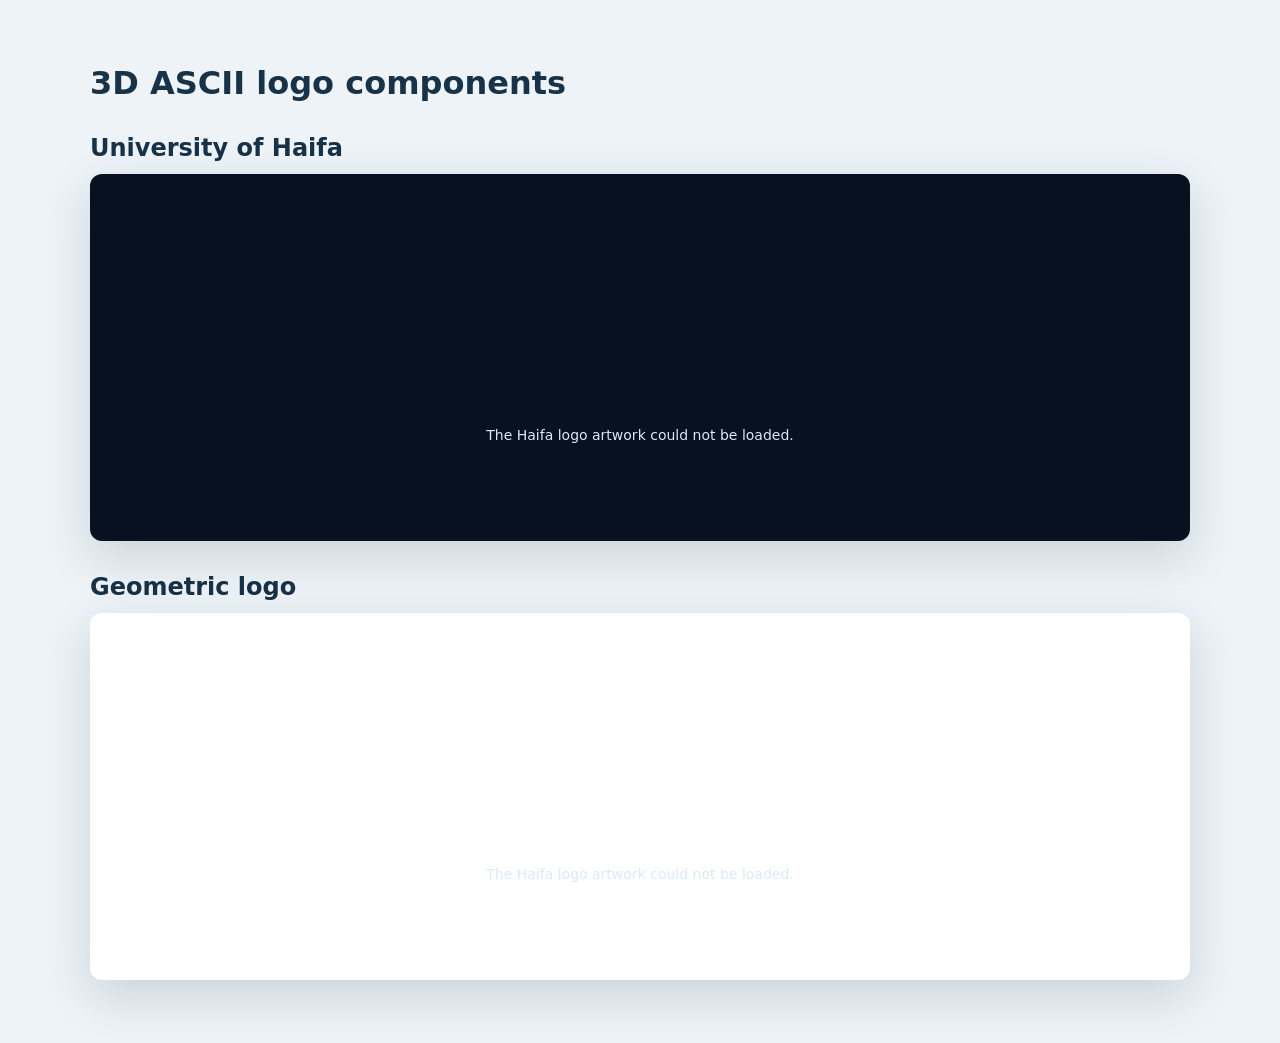
==== index.html @ e23a8488 "Slow logo spin speed" ====
<!doctype html>
<html lang="en">
  <head>
    <meta charset="UTF-8" />
    <meta name="viewport" content="width=device-width, initial-scale=1" />
    <title>3D ASCII Logo Components</title>
    <style>
      * { box-sizing: border-box; }
      body {
        margin: 0;
        padding: clamp(1rem, 5vw, 4rem);
        background: #edf3f7;
        color: #183247;
        font-family: system-ui, sans-serif;
      }
      main { width: min(1100px, 100%); margin: auto; }
      h1 { margin: 0 0 2rem; }
      h2 { margin: 2rem 0 0.75rem; }
      haifa-logo-ascii { box-shadow: 0 1rem 3rem rgb(24 50 71 / 16%); }
      .white { --haifa-ascii-background: #fff; }
    </style>
    <script type="module" src="./haifa-logo-ascii.js?v=25"></script>
  </head>
  <body>
    <main>
      <h1>3D ASCII logo components</h1>

      <h2>University of Haifa</h2>
      <haifa-logo-ascii
        label="Animated 3D ASCII art of the University of Haifa logo"
        motion="always"
      ></haifa-logo-ascii>

      <h2>Geometric logo</h2>
      <haifa-logo-ascii
        class="white"
        src="./second-logo-points.json?v=25"
        label="Animated 3D ASCII art of the blue geometric logo"
        motion="always"
      ></haifa-logo-ascii>
    </main>
  </body>
</html>
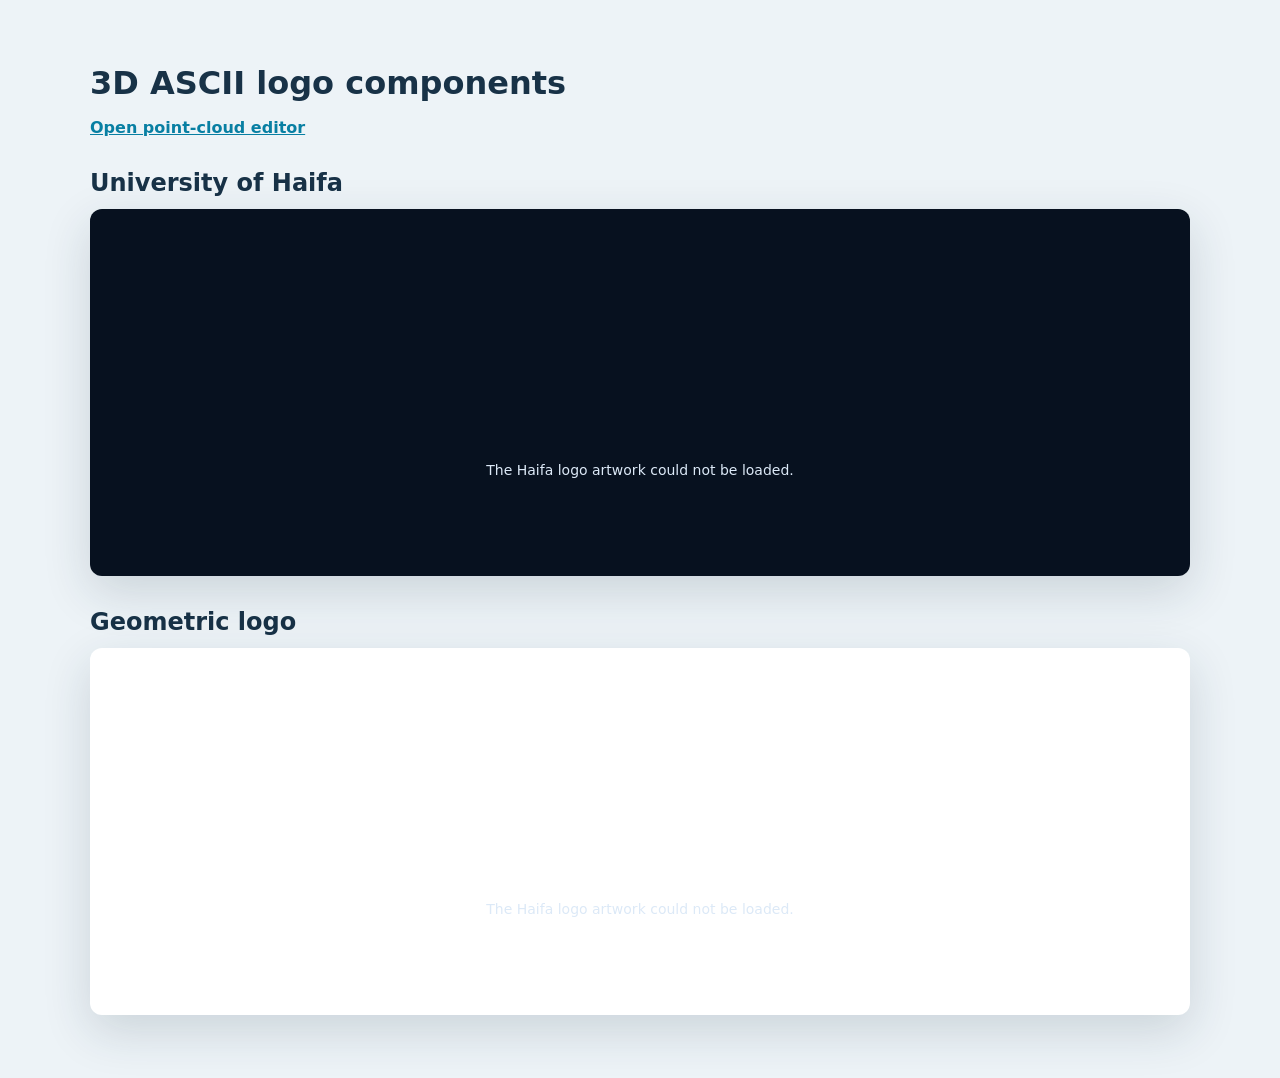
==== commit ecef30d7: "Revert "Center projected logo previews" This reverts commit cbf8aa811eda16e118314175409141185b0e5cb0" ====
--- a/index.html
+++ b/index.html
@@ -16,6 +16,8 @@
       main { width: min(1100px, 100%); margin: auto; }
       h1 { margin: 0 0 2rem; }
       h2 { margin: 2rem 0 0.75rem; }
+      .tools { margin: -1rem 0 2rem; }
+      .tools a { color: #087fa3; font-weight: 700; }
       haifa-logo-ascii { box-shadow: 0 1rem 3rem rgb(24 50 71 / 16%); }
       .white { --haifa-ascii-background: #fff; }
     </style>
@@ -24,6 +26,7 @@
   <body>
     <main>
       <h1>3D ASCII logo components</h1>
+      <p class="tools"><a href="./point-cloud-editor.html">Open point-cloud editor</a></p>
 
       <h2>University of Haifa</h2>
       <haifa-logo-ascii
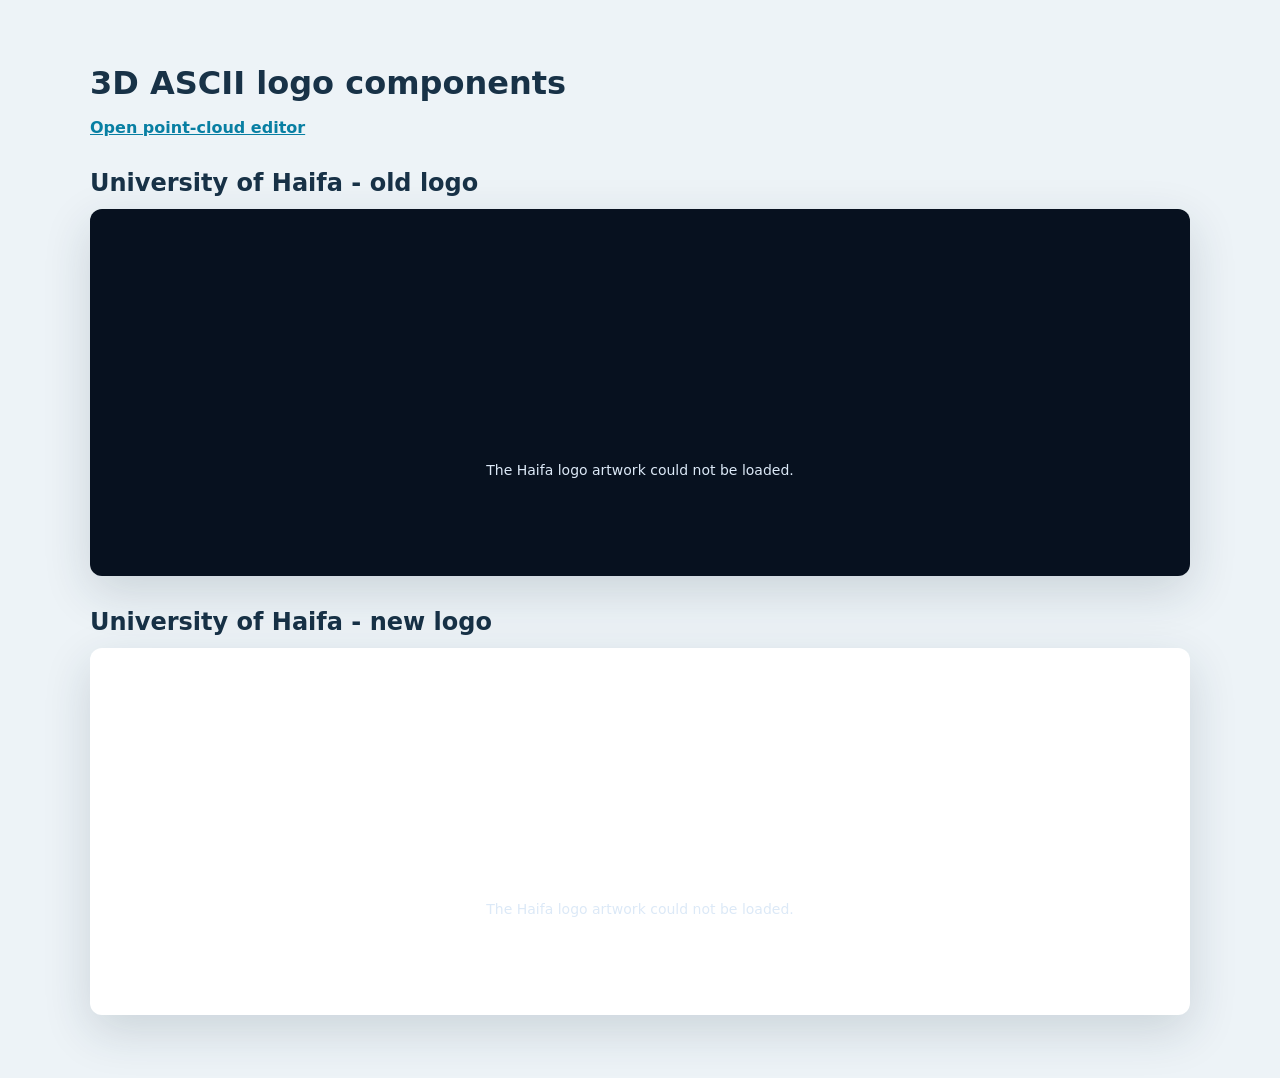
==== commit 48be528a: "Update README and logo labels" ====
--- a/index.html
+++ b/index.html
@@ -28,17 +28,17 @@
       <h1>3D ASCII logo components</h1>
       <p class="tools"><a href="./point-cloud-editor.html">Open point-cloud editor</a></p>
 
-      <h2>University of Haifa</h2>
+      <h2>University of Haifa - old logo</h2>
       <haifa-logo-ascii
-        label="Animated 3D ASCII art of the University of Haifa logo"
+        label="Animated 3D ASCII art of the University of Haifa old logo"
         motion="always"
       ></haifa-logo-ascii>
 
-      <h2>Geometric logo</h2>
+      <h2>University of Haifa - new logo</h2>
       <haifa-logo-ascii
         class="white"
         src="./second-logo-points.json?v=25"
-        label="Animated 3D ASCII art of the blue geometric logo"
+        label="Animated 3D ASCII art of the University of Haifa new logo"
         motion="always"
       ></haifa-logo-ascii>
     </main>
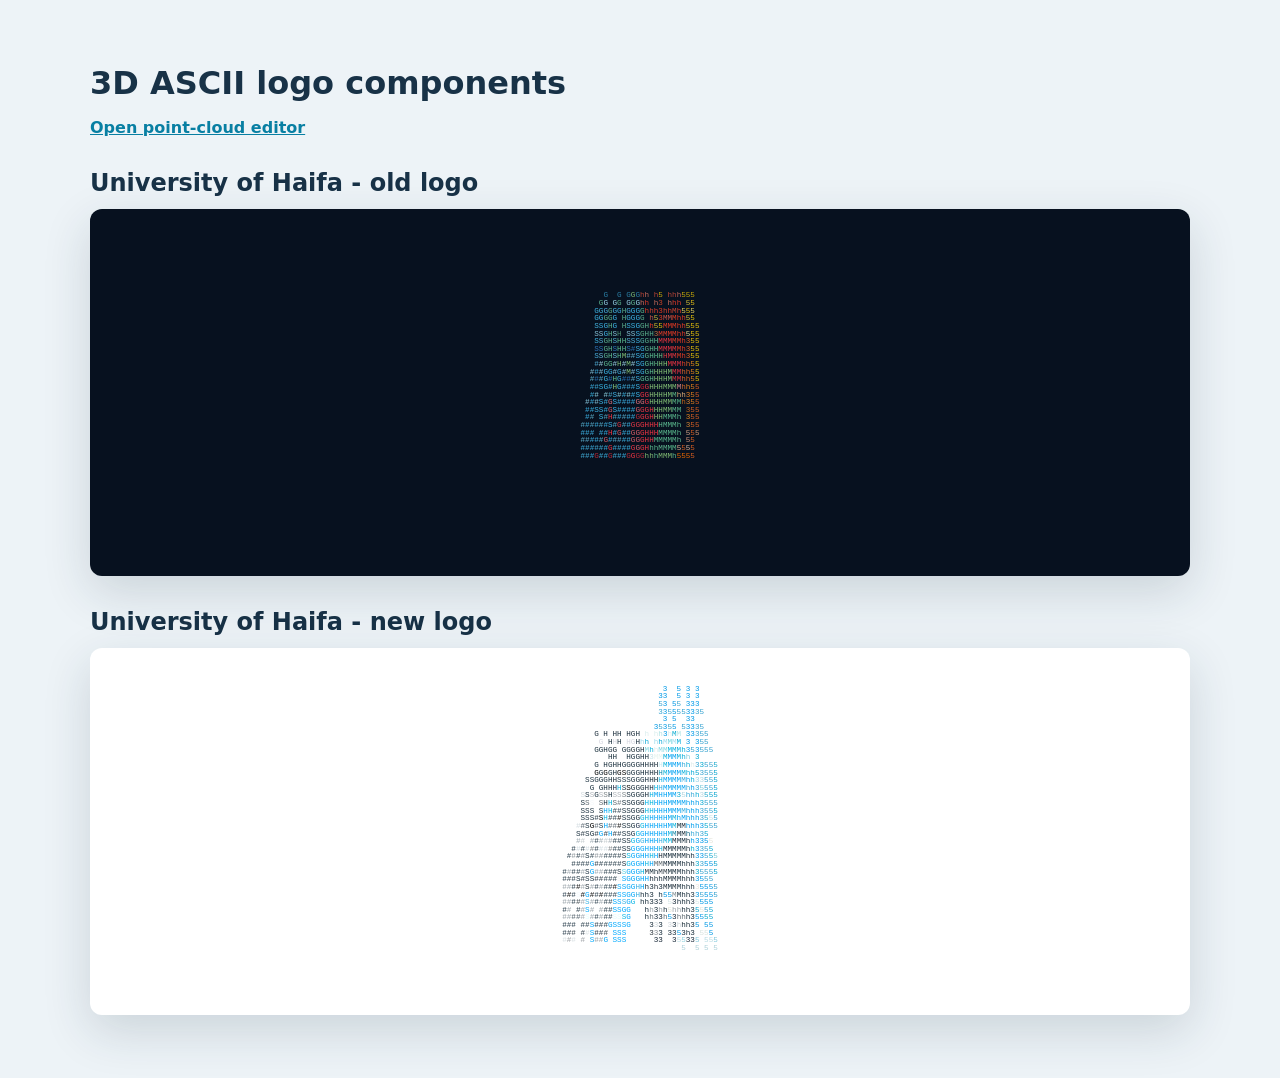
==== commit a1572d30: "Organize project files" ====
--- a/index.html
+++ b/index.html
@@ -21,7 +21,7 @@
       haifa-logo-ascii { box-shadow: 0 1rem 3rem rgb(24 50 71 / 16%); }
       .white { --haifa-ascii-background: #fff; }
     </style>
-    <script type="module" src="./haifa-logo-ascii.js?v=25"></script>
+    <script type="module" src="./src/haifa-logo-ascii.js?v=26"></script>
   </head>
   <body>
     <main>
@@ -37,7 +37,7 @@
       <h2>University of Haifa - new logo</h2>
       <haifa-logo-ascii
         class="white"
-        src="./second-logo-points.json?v=25"
+        src="./data/second-logo-points.json?v=26"
         label="Animated 3D ASCII art of the University of Haifa new logo"
         motion="always"
       ></haifa-logo-ascii>
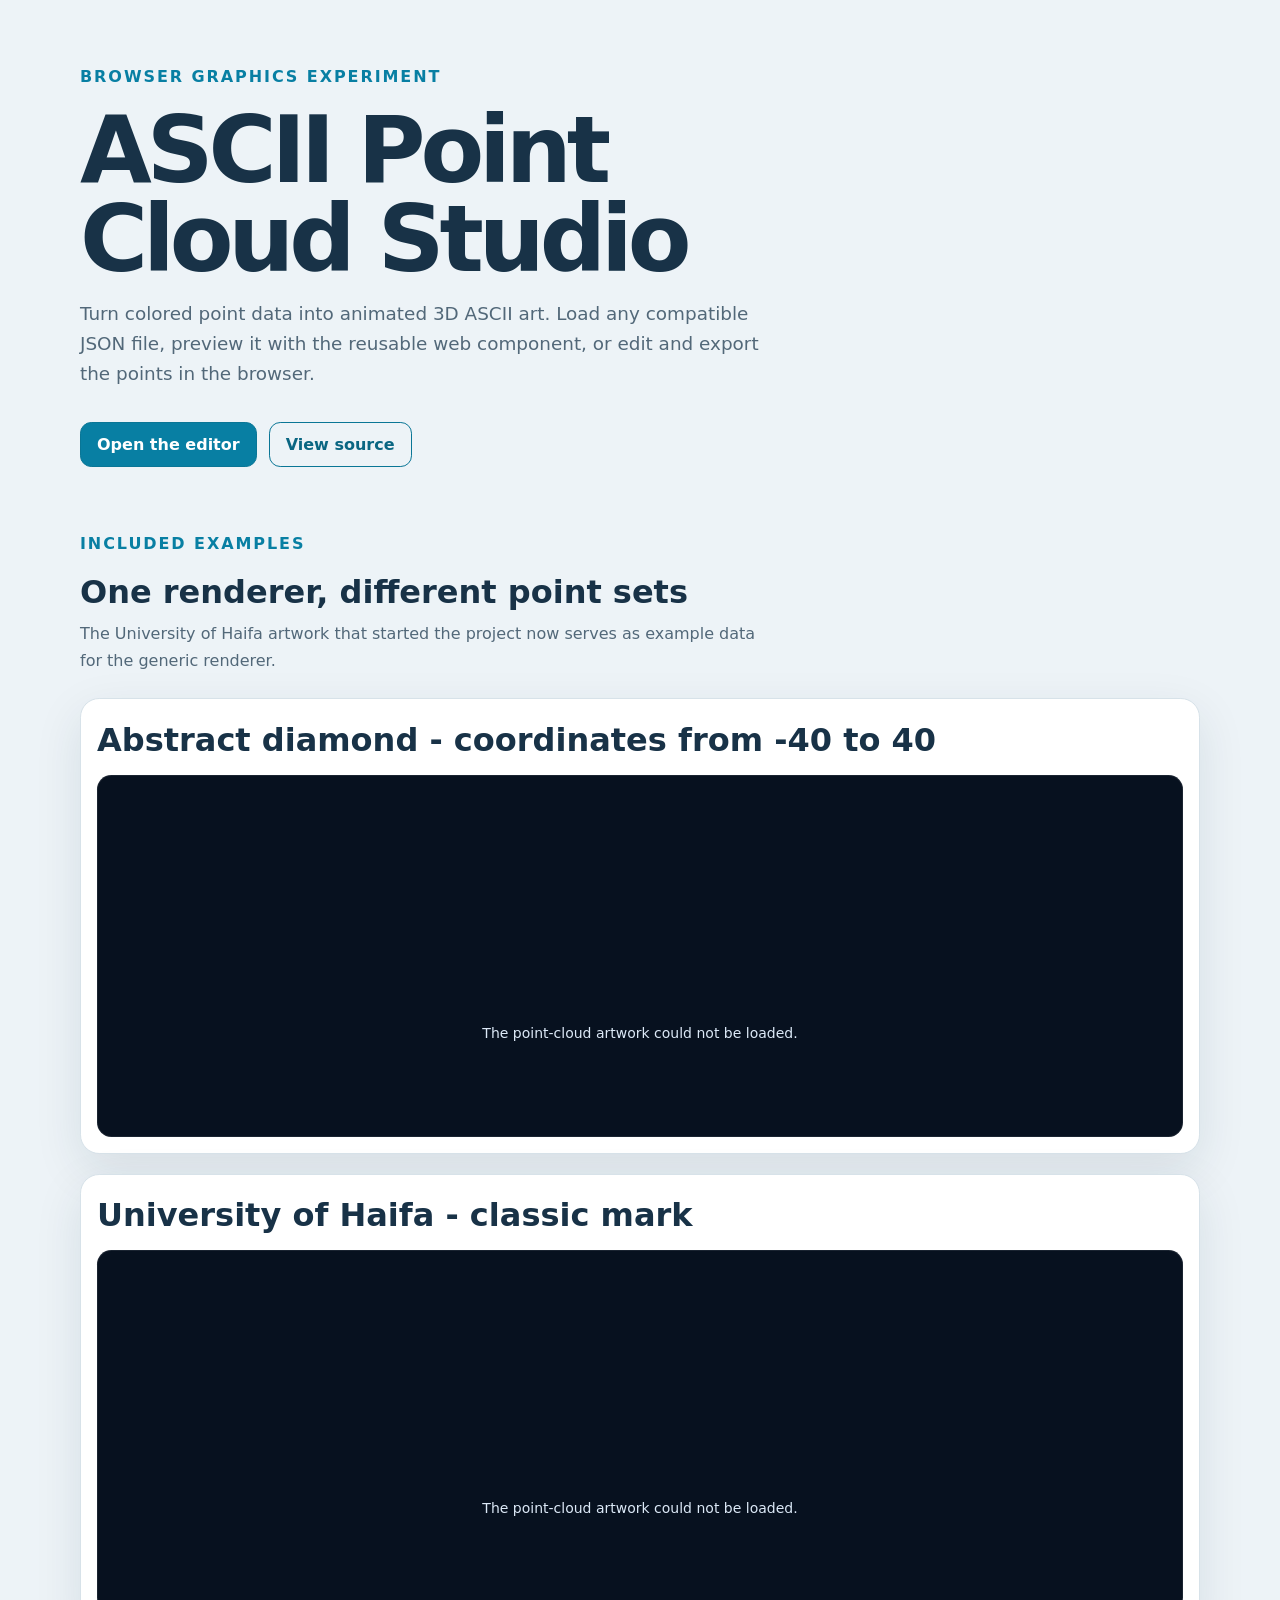
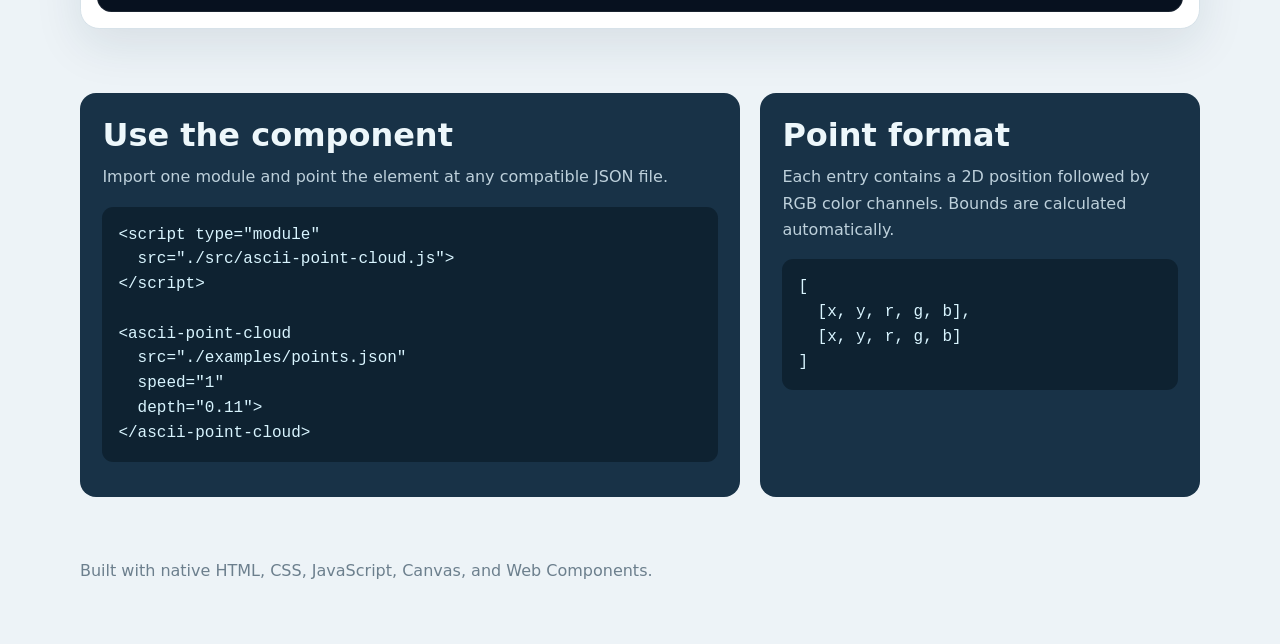
==== commit f7e58b5e: "Restore connected shallow logo depth" ====
--- a/index.html
+++ b/index.html
@@ -3,44 +3,115 @@
   <head>
     <meta charset="UTF-8" />
     <meta name="viewport" content="width=device-width, initial-scale=1" />
-    <title>3D ASCII Logo Components</title>
+    <meta name="description" content="Render and edit colored point-cloud data as animated 3D ASCII art in the browser." />
+    <title>ASCII Point Cloud Studio</title>
     <style>
+      :root {
+        color-scheme: light;
+        font-family: Inter, ui-sans-serif, system-ui, sans-serif;
+        color: #183247;
+        background: #edf3f7;
+      }
       * { box-sizing: border-box; }
-      body {
-        margin: 0;
-        padding: clamp(1rem, 5vw, 4rem);
-        background: #edf3f7;
-        color: #183247;
-        font-family: system-ui, sans-serif;
+      body { margin: 0; }
+      main { width: min(1120px, calc(100% - 2rem)); margin: auto; padding: 4rem 0; }
+      h1, h2, p { margin-top: 0; }
+      h1 { max-width: 760px; margin-bottom: 1rem; font-size: clamp(2.7rem, 8vw, 5.8rem); line-height: 0.95; letter-spacing: -0.055em; }
+      h2 { margin-bottom: 0.65rem; font-size: clamp(1.4rem, 3vw, 2rem); }
+      p { color: #526879; line-height: 1.65; }
+      a { color: inherit; }
+      .eyebrow { color: #087fa3; font-weight: 800; letter-spacing: 0.12em; text-transform: uppercase; }
+      .intro { max-width: 700px; font-size: 1.15rem; }
+      .actions { display: flex; flex-wrap: wrap; gap: 0.75rem; margin: 2rem 0 4rem; }
+      .button { display: inline-flex; min-height: 2.8rem; align-items: center; padding: 0 1rem; border: 1px solid #0a7696; border-radius: 0.7rem; color: #0a6682; font-weight: 750; text-decoration: none; }
+      .button.primary { background: #087fa3; color: #fff; }
+      .section-heading { max-width: 680px; margin-bottom: 1.5rem; }
+      .examples { display: grid; gap: 1.25rem; }
+      .card { padding: 1rem; border: 1px solid #d7e2e9; border-radius: 1.2rem; background: #fff; box-shadow: 0 1rem 3rem rgb(24 50 71 / 10%); }
+      .card h2 { margin: 0.35rem 0 1rem; }
+      ascii-point-cloud { box-shadow: inset 0 0 0 1px rgb(255 255 255 / 8%); }
+      .light-cloud {
+        --ascii-cloud-background: #fff;
+        --ascii-cloud-message: #183247;
+        box-shadow: inset 0 0 0 1px #d7e2e9;
       }
-      main { width: min(1100px, 100%); margin: auto; }
-      h1 { margin: 0 0 2rem; }
-      h2 { margin: 2rem 0 0.75rem; }
-      .tools { margin: -1rem 0 2rem; }
-      .tools a { color: #087fa3; font-weight: 700; }
-      haifa-logo-ascii { box-shadow: 0 1rem 3rem rgb(24 50 71 / 16%); }
-      .white { --haifa-ascii-background: #fff; }
+      .usage { display: grid; grid-template-columns: 1.2fr 0.8fr; gap: 1.25rem; margin-top: 4rem; }
+      .panel { padding: 1.4rem; border-radius: 1rem; background: #183247; color: #edf7fb; }
+      .panel p { color: #bdd0db; }
+      pre { overflow-x: auto; padding: 1rem; border-radius: 0.7rem; background: #0e2231; color: #d9f5ff; line-height: 1.55; }
+      code { font-family: ui-monospace, SFMono-Regular, Consolas, monospace; }
+      footer { margin-top: 4rem; color: #6c7f8d; }
+      @media (max-width: 760px) {
+        main { padding: 2.5rem 0; }
+        .usage { grid-template-columns: 1fr; }
+      }
     </style>
-    <script type="module" src="./src/haifa-logo-ascii.js?v=26"></script>
+    <script type="module" src="./src/ascii-point-cloud.js?v=3"></script>
   </head>
   <body>
     <main>
-      <h1>3D ASCII logo components</h1>
-      <p class="tools"><a href="./point-cloud-editor.html">Open point-cloud editor</a></p>
+      <p class="eyebrow">Browser graphics experiment</p>
+      <h1>ASCII Point Cloud Studio</h1>
+      <p class="intro">
+        Turn colored point data into animated 3D ASCII art. Load any compatible JSON file, preview it with the reusable web component, or edit and export the points in the browser.
+      </p>
+      <div class="actions">
+        <a class="button primary" href="./editor.html">Open the editor</a>
+        <a class="button" href="https://github.com/MohammdS/ascii-point-cloud-studio">View source</a>
+      </div>
 
-      <h2>University of Haifa - old logo</h2>
-      <haifa-logo-ascii
-        label="Animated 3D ASCII art of the University of Haifa old logo"
-        motion="always"
-      ></haifa-logo-ascii>
+      <section aria-labelledby="examples-title">
+        <div class="section-heading">
+          <p class="eyebrow">Included examples</p>
+          <h2 id="examples-title">One renderer, different point sets</h2>
+          <p>The University of Haifa artwork that started the project now serves as example data for the generic renderer.</p>
+        </div>
+        <div class="examples">
+          <article class="card">
+            <h2>Abstract diamond - coordinates from -40 to 40</h2>
+            <ascii-point-cloud
+              src="./examples/abstract-diamond.json?v=1"
+              label="Animated 3D ASCII point cloud of an abstract rainbow diamond"
+              motion="always"
+              depth="0.14"
+            ></ascii-point-cloud>
+          </article>
+          <article class="card">
+            <h2>University of Haifa - classic mark</h2>
+            <ascii-point-cloud
+              src="./examples/university-of-haifa-old.json?v=1"
+              label="Animated 3D ASCII point cloud of the classic University of Haifa mark"
+              motion="always"
+            ></ascii-point-cloud>
+          </article>
+        </div>
+      </section>
 
-      <h2>University of Haifa - new logo</h2>
-      <haifa-logo-ascii
-        class="white"
-        src="./data/second-logo-points.json?v=26"
-        label="Animated 3D ASCII art of the University of Haifa new logo"
-        motion="always"
-      ></haifa-logo-ascii>
+      <section class="usage" aria-label="Component usage and data format">
+        <div class="panel">
+          <h2>Use the component</h2>
+          <p>Import one module and point the element at any compatible JSON file.</p>
+          <pre><code>&lt;script type="module"
+  src="./src/ascii-point-cloud.js"&gt;
+&lt;/script&gt;
+
+&lt;ascii-point-cloud
+  src="./examples/points.json"
+  speed="1"
+  depth="0.11"&gt;
+&lt;/ascii-point-cloud&gt;</code></pre>
+        </div>
+        <div class="panel">
+          <h2>Point format</h2>
+          <p>Each entry contains a 2D position followed by RGB color channels. Bounds are calculated automatically.</p>
+          <pre><code>[
+  [x, y, r, g, b],
+  [x, y, r, g, b]
+]</code></pre>
+        </div>
+      </section>
+
+      <footer>Built with native HTML, CSS, JavaScript, Canvas, and Web Components.</footer>
     </main>
   </body>
 </html>
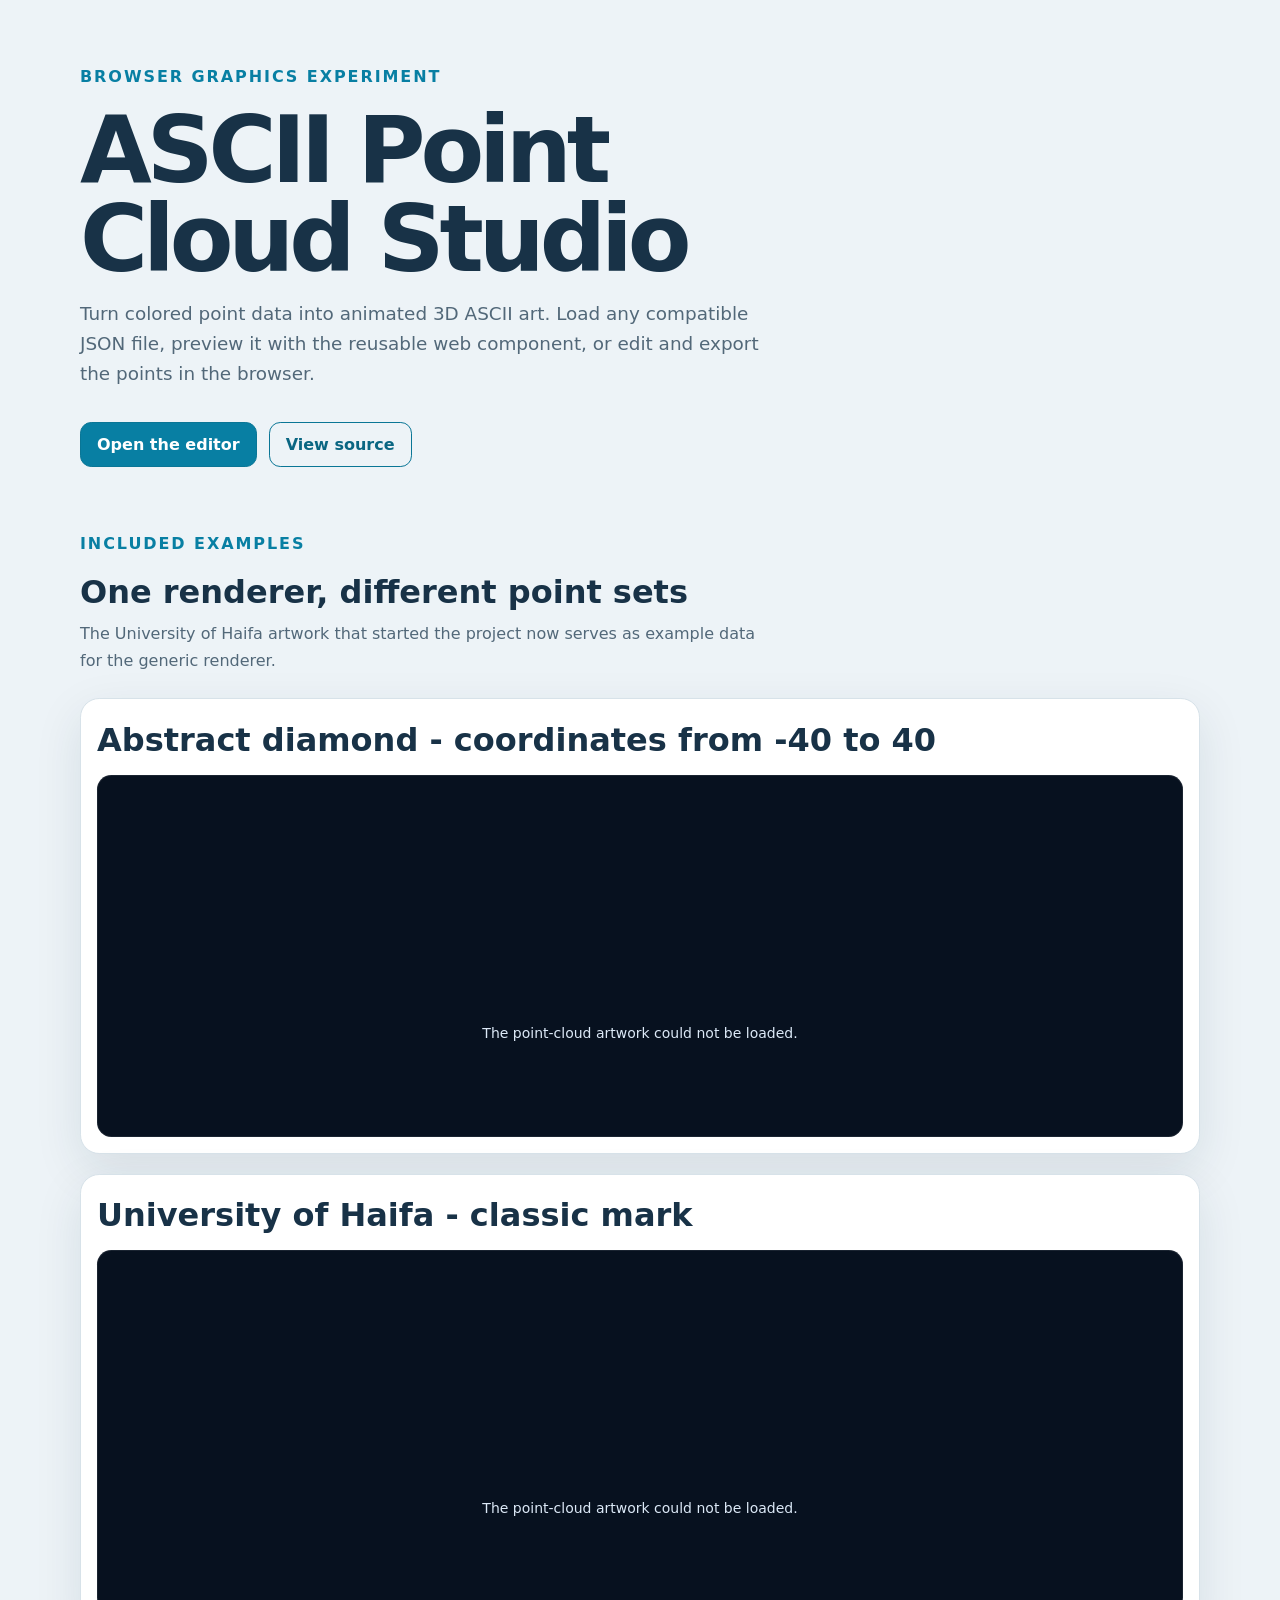
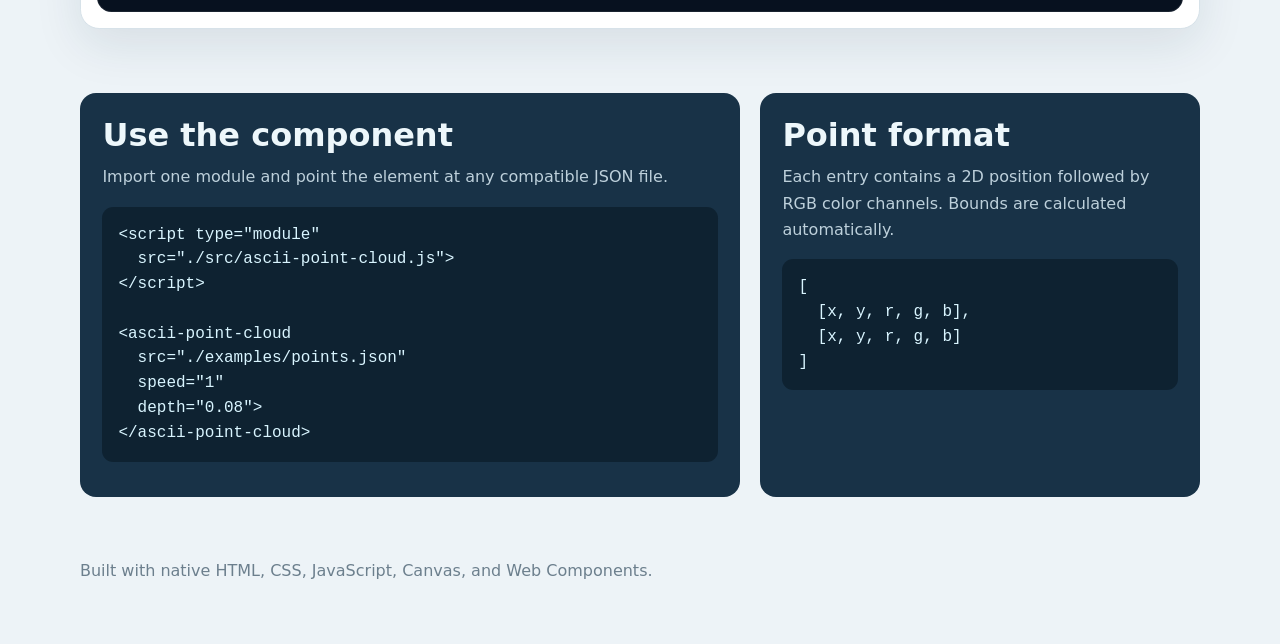
==== commit 9be5ba0e: "Tighten point-cloud extrusion depth" ====
--- a/index.html
+++ b/index.html
@@ -46,7 +46,7 @@
         .usage { grid-template-columns: 1fr; }
       }
     </style>
-    <script type="module" src="./src/ascii-point-cloud.js?v=3"></script>
+    <script type="module" src="./src/ascii-point-cloud.js?v=5"></script>
   </head>
   <body>
     <main>
@@ -73,7 +73,7 @@
               src="./examples/abstract-diamond.json?v=1"
               label="Animated 3D ASCII point cloud of an abstract rainbow diamond"
               motion="always"
-              depth="0.14"
+              depth="0.10"
             ></ascii-point-cloud>
           </article>
           <article class="card">
@@ -98,7 +98,7 @@
 &lt;ascii-point-cloud
   src="./examples/points.json"
   speed="1"
-  depth="0.11"&gt;
+  depth="0.08"&gt;
 &lt;/ascii-point-cloud&gt;</code></pre>
         </div>
         <div class="panel">
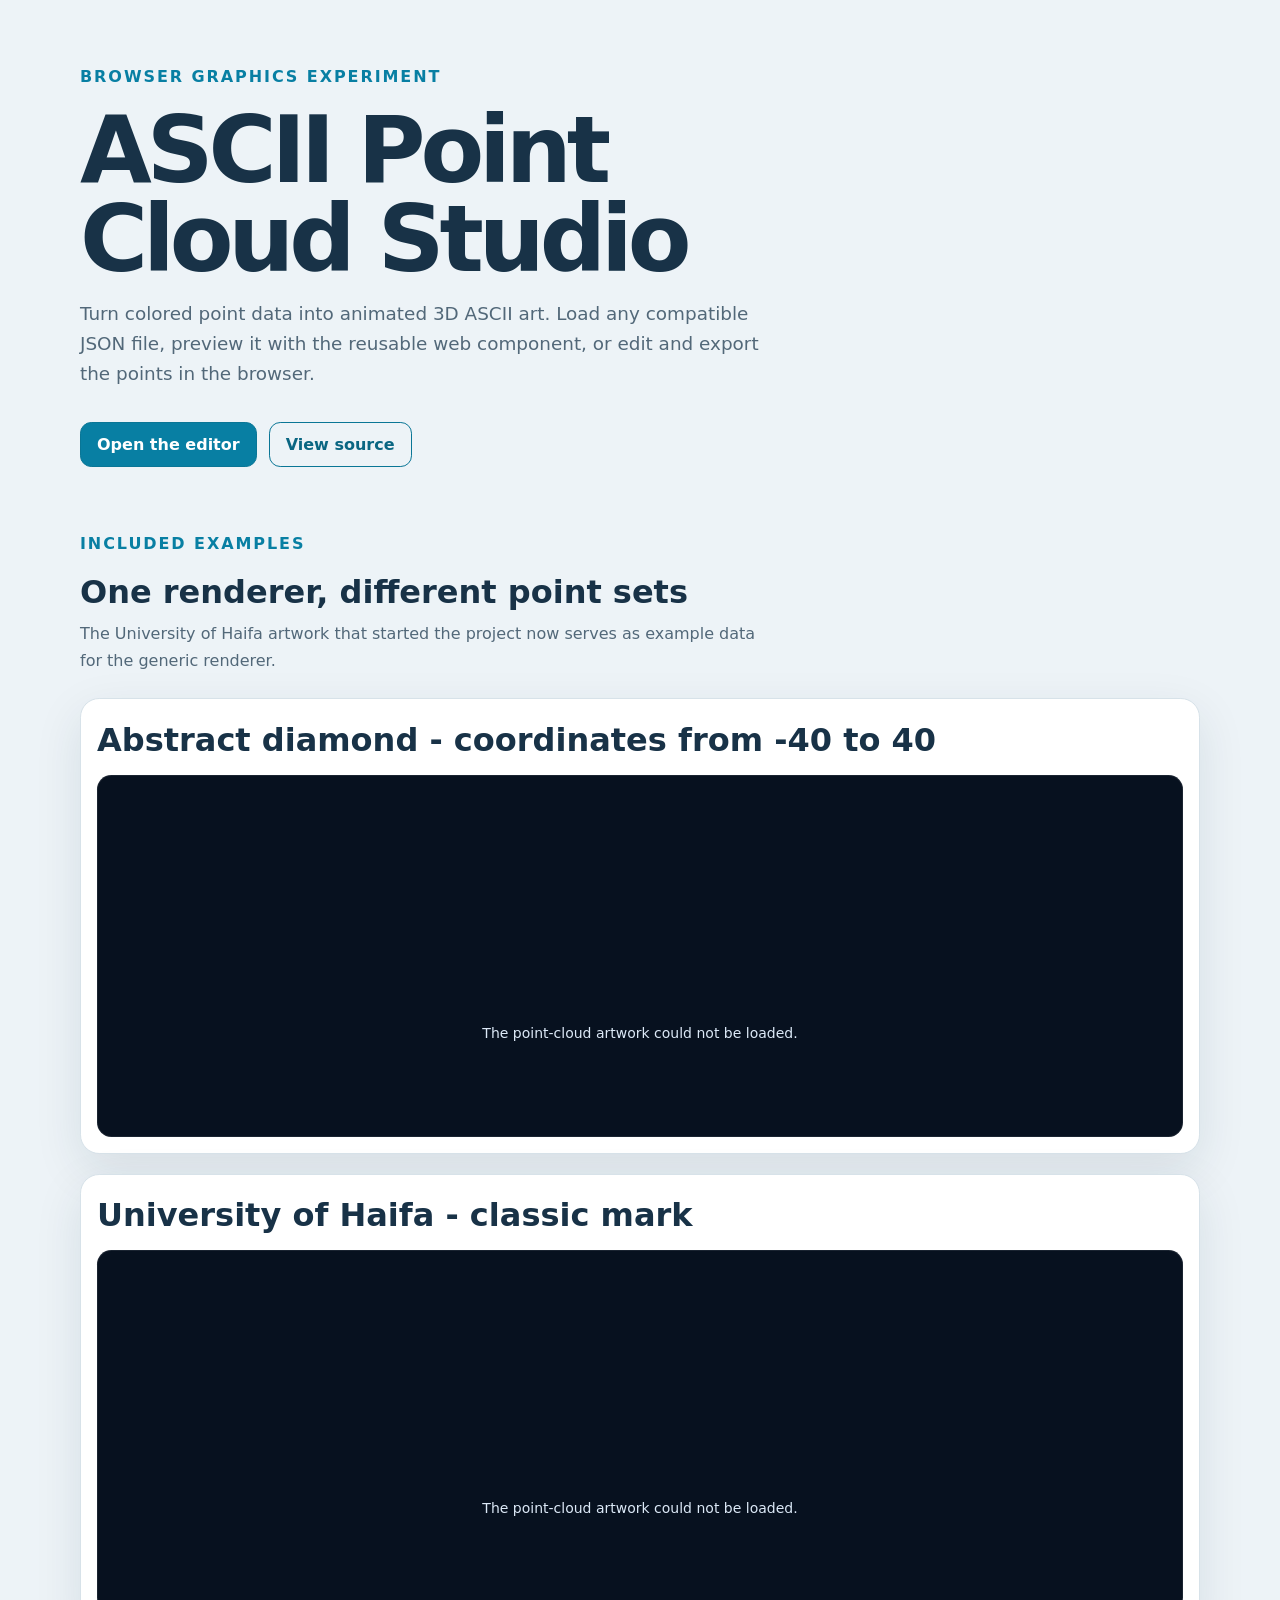
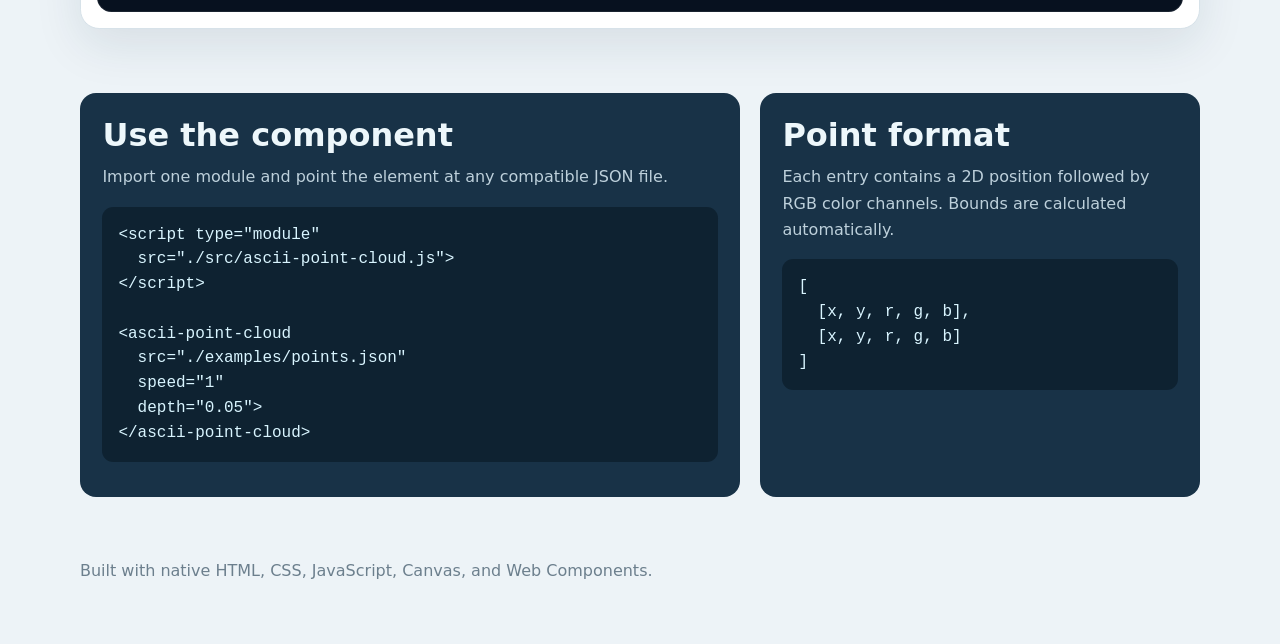
==== commit 80f8aec8: "Reduce extrusion depth to 0.05" ====
--- a/index.html
+++ b/index.html
@@ -46,7 +46,7 @@
         .usage { grid-template-columns: 1fr; }
       }
     </style>
-    <script type="module" src="./src/ascii-point-cloud.js?v=5"></script>
+    <script type="module" src="./src/ascii-point-cloud.js?v=6"></script>
   </head>
   <body>
     <main>
@@ -73,7 +73,7 @@
               src="./examples/abstract-diamond.json?v=1"
               label="Animated 3D ASCII point cloud of an abstract rainbow diamond"
               motion="always"
-              depth="0.10"
+              depth="0.05"
             ></ascii-point-cloud>
           </article>
           <article class="card">
@@ -98,7 +98,7 @@
 &lt;ascii-point-cloud
   src="./examples/points.json"
   speed="1"
-  depth="0.08"&gt;
+  depth="0.05"&gt;
 &lt;/ascii-point-cloud&gt;</code></pre>
         </div>
         <div class="panel">
